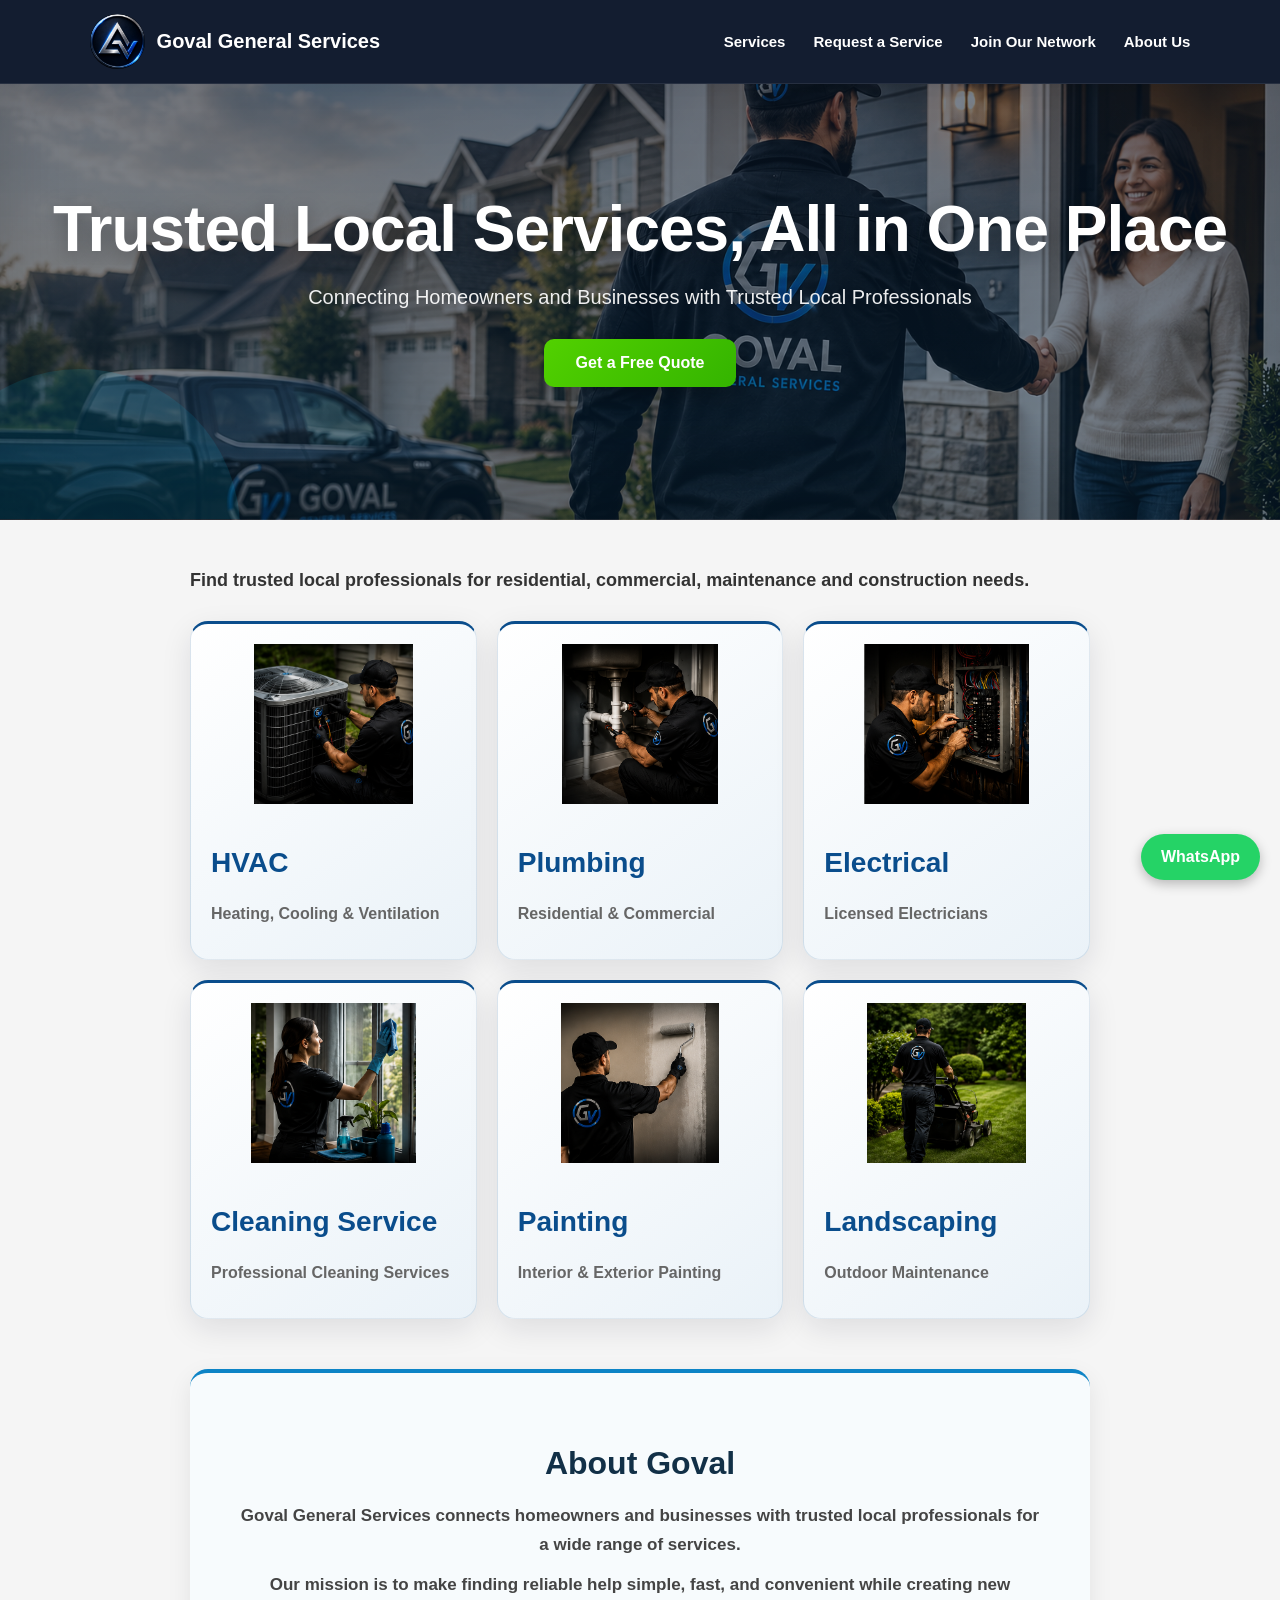
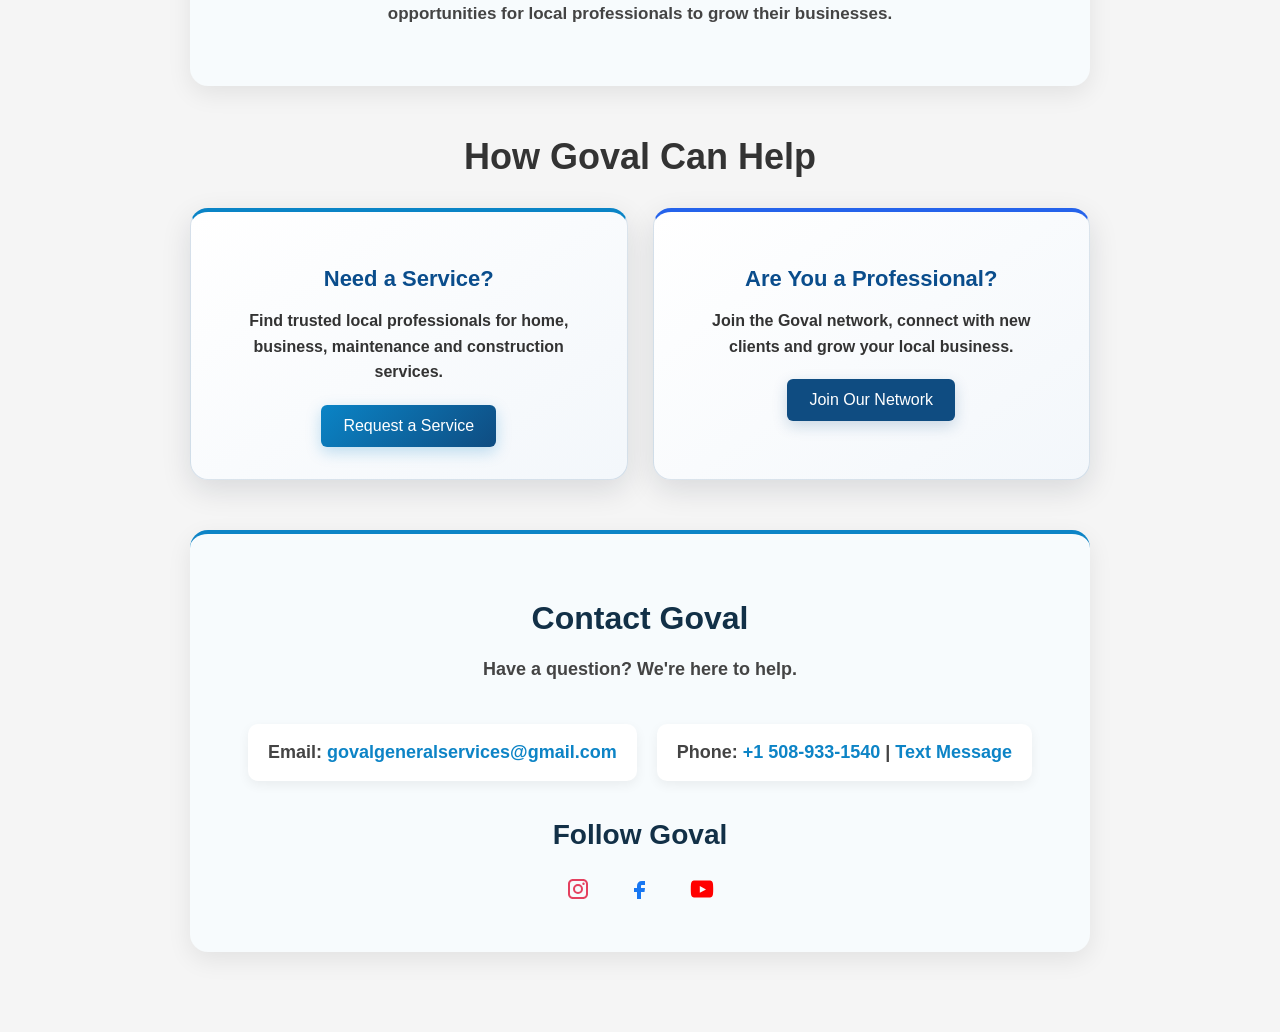
==== index.html @ 0e600ab2 "Fix professional thank you redirect" ====
<!DOCTYPE html>
<html lang="en">
<head>
    <meta charset="UTF-8">
    <meta name="viewport" content="width=device-width, initial-scale=1.0">
    <title>Goval General Services</title>

    <link rel="stylesheet" href="style.css">
</head>

<body>
<header class="site-header">
    <div class="logo">
    <img src="imagens/logo-goval.png" alt="Goval Logo">
    <span>Goval General Services</span>
</div>

    <nav>
        <a href="#services">Services</a>
        <a href="#request-form">Request a Service</a>
        <a href="#join-form">Join Our Network</a>
        <a href="#about">About Us</a>
    </nav>
</header>
<header class="hero">
    <h1>Trusted Local Services, All in One Place</h1>

    <p>Connecting Homeowners and Businesses with Trusted Local Professionals</p>

    <button onclick="document.getElementById('request-form').style.display='block'; document.getElementById('request-form').scrollIntoView({behavior:'smooth'});">Get a Free Quote</button>
</header>

<main>

    <h2 id="services" Our Services</h2>
<p class="services-intro">Find trusted local professionals for residential, commercial, maintenance and construction needs.</p>
    <div class="services">

        <div class="service-card" onclick="selectService('HVAC')">
            <img src="imagens/HVAC.png" alt="HVAC service">
            <h3>HVAC</h3>
            <p>Heating, Cooling & Ventilation</p>
        </div>

        <div class="service-card" onclick="selectService('Plumbing')">
       <img src="imagens/plumbing.png" alt="Plumbing service">  
            <h3>Plumbing</h3>
            <p>Residential & Commercial</p>
        </div>

        <div class="service-card" onclick="selectService('Electrical')">
        <img src="imagens/electrical.png" alt="Electrical service">    
            <h3>Electrical</h3>
            <p>Licensed Electricians</p>
        </div>

        <div class="service-card" onclick="selectService('Cleaning Service')">
         <img src="imagens/cleaning.png" class="cleaning-img" alt="Cleaning Service service"> 
            <h3>Cleaning Service</h3>
            <p>Professional Cleaning Services</p>
        </div>

        <div class="service-card" onclick="selectService('Painting')">
          <img src="imagens/painting.png" class="painting-img" alt="Painting service">  
            <h3>Painting</h3>
            <p>Interior & Exterior Painting</p>
        </div>

        <div class="service-card" onclick="selectService('Landscaping')">
            <img src="imagens/landscaping.png" class="landscaping-img" alt="Landscaping service"> 
            <h3>Landscaping</h3>
            <p>Outdoor Maintenance</p>
        </div>

    </div>
<section id="about" class="about-section">
    <h2>About Goval</h2>

   <p>
    Goval General Services connects homeowners and businesses
    with trusted local professionals for a wide range of services.
</p>

<p>
    Our mission is to make finding reliable help simple, fast,
    and convenient while creating new opportunities for local
    professionals to grow their businesses.
</p>
</section>
    <section class="connection-section">

    <h2>How Goval Can Help</h2>

    <div class="connection-options">

        <div class="connection-card">
            <h3>Need a Service?</h3>
            <p>
                Find trusted local professionals for home,
                business, maintenance and construction services.
            </p>
            <button onclick="document.getElementById('request-form').style.display='block'; document.getElementById('request-form').scrollIntoView({behavior:'smooth'});">Request a Service</button>
        </div>

        <div class="connection-card">
            <h3>Are You a Professional?</h3>
            <p>
                Join the Goval network, connect with new clients
                and grow your local business.
            </p>
            <button onclick="document.getElementById('join-form').style.display='block'; document.getElementById('join-form').scrollIntoView({behavior:'smooth'});">Join Our Network</button>
        </div>

    </div>

</section>

<section id="request-form" class="request-section" style="display: none;">

    <h2>Request a Service</h2>

    <form id="customer-service-form" class="service-form" enctype="multipart/form-data"
    action="https://formsubmit.co/govalgeneralservices@gmail.com" method="POST">   
    <input type="hidden" name="_subject" value="New Service Request - Goval General Services">
    <input type="hidden" name="_captcha" value="false">
    <input type="hidden" name="_next" value="https://govalgeneralservices.com/thank-you.html">
 

        <label for="name">Full Name</label>
        <input type="text" id="name" name="name" required>

        <label for="phone">Phone Number</label>
        <input type="tel" id="phone" name="phone" required>

        <label for="email">Email</label>
        <input type="email" id="email" name="email">
<label for="contact-method">Preferred Contact Method</label>
<select id="contact-method" name="Preferred Contact Method" required>
    <option value="">Select a contact method</option>
    <option>Phone Call</option>
    <option>Text Message</option>
    <option>Email</option>
    <option>WhatsApp</option>
</select>
<label for="urgency">When Do You Need the Service?</label>
<select id="urgency" name="Service Urgency" required>
    <option value="">Select a timeframe</option>
    <option>As Soon as Possible</option>
    <option>Within a Few Days</option>
    <option>Within a Week</option>
    <option>Flexible / Just Getting a Quote</option>
</select>

        <label for="service">Service Needed</label>
        <select id="service" name="service" required>
            <option value="">Select a service</option>
            <option>HVAC</option>
            <option>Plumbing</option>
            <option>Electrical</option>
            <option>Cleaning Service</option>
            <option>Painting</option>
            <option>Landscaping</option>
            <option>Other Services</option>
        </select>

        <label for="location">City or ZIP Code</label>
        <input type="text" id="location" name="location" required>

        <label for="details">Describe the Service</label>
        <textarea id="details" name="details" rows="5" required></textarea>
        <label for="photo">Upload Photo (Optional)</label>
<input type="file"
       id="photo"
       name="attachment"
       accept="image/png, image/jpeg">
        <button type="submit">Submit Request</button>

    </form>

</section>
<section id="join-form" class="request-section" style="display: none;">

    <h2>Join the Goval Network</h2>

    <form id="professional-network-form" class="service-form" 
          action="https://formsubmit.co/govalgeneralservices@gmail.com"
          method="POST">

        <input type="hidden" name="_subject" value="New Professional Application - Goval General Services">
        <input type="hidden" name="_captcha" value="false">
        <input type="hidden" name="_next" value="https://govalgeneralservices.com/thank-you.html">

        <label for="pro-name">Full Name</label>
        <input type="text" id="pro-name" name="Professional Name" required>

        <label for="business-name">Business Name</label>
        <input type="text" id="business-name" name="Business Name">

        <label for="pro-phone">Phone Number</label>
        <input type="tel" id="pro-phone" name="Phone" required>

        <label for="pro-email">Email</label>
        <input type="email" id="pro-email" name="Email" required>

        <label for="trade">Trade / Service</label>
<select id="trade" name="Trade or Service" required>
    <option value="">Select your trade</option>
    <option>HVAC</option>
    <option>Plumbing</option>
    <option>Electrical</option>
    <option>Cleaning Service</option>
    <option>Painting</option>
    <option>Landscaping</option>
    <option>General Construction</option>
    <option>Other Services</option>
</select>
<div id="other-service-field" style="display: none;">
    <label for="other-service">What Service Do You Offer?</label>
    <input type="text" id="other-service" name="Other Service">
</div>
       <label for="license-status">License / Insurance Status</label>
<select id="license-status" name="License / Insurance Status" required>
    <option value="">Select an option</option>
    <option>Licensed & Insured</option>
    <option>Licensed</option>
    <option>Insured</option>
    <option>Neither / Not Required for My Service</option>
</select>
 

        <label for="service-area">City / Service Area</label>
        <input type="text" id="service-area" name="Service Area" required>

        <label for="experience">Tell Us About Your Experience</label>
        <textarea id="experience" name="Experience" rows="5" required></textarea>

        <label class="terms-agreement">
    <input type="checkbox" name="Lead Terms Accepted" value="Yes" required>
    <span>
        I have read and agree to the
        <a href="professional-terms.html" target="_blank">Goval Professional Network Lead Terms</a>.
    </span>
</label>
        <button type="submit">Join Our Network</button>


    </form>

</section>
<section id="contact" class="contact-section">
    <h2>Contact Goval</h2>
    <p>Have a question? We're here to help.</p>

    <div class="contact-info">
        <p><strong>Email:</strong> <a href="mailto:govalgeneralservices@gmail.com">govalgeneralservices@gmail.com</a></p>
        <p><strong>Phone:</strong> <a href="tel:+15089331540">+1 508-933-1540</a> | <a href="sms:+15089331540">Text Message</a></p>
    </div>

    <h3>Follow Goval</h3>

   <div class="social-links">

    <a href="https://www.instagram.com/govalgeneralservices/"
       target="_blank"
       rel="noopener noreferrer"
       aria-label="Instagram">
        <svg viewBox="0 0 24 24" aria-hidden="true">
            <path d="M7 2C4.2 2 2 4.2 2 7v10c0 2.8 2.2 5 5 5h10c2.8 0 5-2.2 5-5V7c0-2.8-2.2-5-5-5H7zm10 2c1.7 0 3 1.3 3 3v10c0 1.7-1.3 3-3 3H7c-1.7 0-3-1.3-3-3V7c0-1.7 1.3-3 3-3h10zm-5 3a5 5 0 100 10 5 5 0 000-10zm0 2a3 3 0 110 6 3 3 0 010-6zm5.5-3.5a1.2 1.2 0 100 2.4 1.2 1.2 0 000-2.4z"/>
        </svg>
    </a>

    <a href="https://www.facebook.com/share/187uWMTLda/"
       target="_blank"
       rel="noopener noreferrer"
       aria-label="Facebook">
        <svg viewBox="0 0 24 24" aria-hidden="true">
            <path d="M14 8h3V4h-3c-3.3 0-5 2-5 5v2H6v4h3v7h4v-7h3.5l.5-4h-4V9c0-.7.3-1 1-1z"/>
        </svg>
    </a>

    <a href="https://www.youtube.com/@govalgeneralservices"
       target="_blank"
       rel="noopener noreferrer"
       aria-label="YouTube">
        <svg viewBox="0 0 24 24" aria-hidden="true">
            <path d="M23 7s-.2-1.7-.9-2.4c-.8-.9-1.8-.9-2.2-1C16.8 3.4 12 3.4 12 3.4s-4.8 0-7.9.2c-.4.1-1.4.1-2.2 1C1.2 5.3 1 7 1 7S.8 9 .8 11v2c0 2 .2 4 .2 4s.2 1.7.9 2.4c.8.9 1.9.9 2.4 1 1.8.2 7.7.2 7.7.2s4.8 0 7.9-.2c.4-.1 1.4-.1 2.2-1 .7-.7.9-2.4.9-2.4s.2-2 .2-4v-2c0-2-.2-4-.2-4zM9.8 15.8V8.9l6.2 3.5-6.2 3.4z"/>
        </svg>
    </a>

</div>
</section>
</main>
<script>
    const tradeSelect = document.getElementById('trade');
    const otherServiceField = document.getElementById('other-service-field');
    const otherServiceInput = document.getElementById('other-service');

    tradeSelect.addEventListener('change', function () {
        if (this.value === 'Other Services') {
            otherServiceField.style.display = 'block';
            otherServiceInput.required = true;
        } else {
            otherServiceField.style.display = 'none';
            otherServiceInput.required = false;
            otherServiceInput.value = '';
        }
    });
    const requestLink = document.querySelector('a[href="#request-form"]');
const joinLink = document.querySelector('a[href="#join-form"]');

requestLink.addEventListener('click', function () {
    const requestForm = document.getElementById('request-form');
    requestForm.style.display = 'block';
});

joinLink.addEventListener('click', function () {
    const joinForm = document.getElementById('join-form');
    joinForm.style.display = 'block';
});
const servicesLink = document.querySelector('a[href="#services"]');

servicesLink.addEventListener('click', function (event) {
    event.preventDefault();

    document.getElementById('services').scrollIntoView({
        behavior: 'smooth',
        block: 'start'
    });
});

function selectService(service) {
    const serviceSelect = document.getElementById('service');
    if (serviceSelect) {
        serviceSelect.value = service;
    }

    const requestSection = document.getElementById('request-form');
    if (requestSection) {
        requestSection.style.display = 'block';
        requestSection.scrollIntoView({ behavior: 'smooth' });
    }
}
</script>
<a href="https://wa.me/15089331540" class="whatsapp-float" target="_blank" aria-label="Contact us on WhatsApp">
    WhatsApp
</a>

<script>
const customerForm = document.getElementById("customer-service-form");

customerForm.addEventListener("submit", function (event) {
    if (customerForm.dataset.submitting === "true") return;
customerForm.dataset.submitting = "true";
    event.preventDefault();

    const formData = new FormData(customerForm);

    fetch("https://script.google.com/macros/s/AKfycbxAjuDHh-4qnUDpXHzWc9I3w-f2Q9ebEL6rnxEFf4jfdBBwlZ_pP95g8OxqTG_aEQIXkA/exec", {
        method: "POST",
        body: formData,
        mode: "no-cors"
    })
    .finally(() => {
        customerForm.submit();
    });
});
</script>

<script>
const professionalForm = document.getElementById("professional-network-form");

professionalForm.addEventListener("submit", function (event) {
    if (professionalForm.dataset.submitting === "true") return;
    professionalForm.dataset.submitting = "true";

    event.preventDefault();

    const professionalData = new FormData(professionalForm);

    fetch("https://script.google.com/macros/s/AKfycbxAjuDHh-4qnUDpXHzWc9I3w-f2Q9ebEL6rnxEFf4jfdBBwlZ_pP95g8OxqTG_aEQIXkA/exec", {
        method: "POST",
        body: professionalData,
        mode: "no-cors"
    })
    .finally(() => {
        professionalForm.submit();
    });
});
</script>

</body>
</html>
---- style.css ----
body{
    font-family: "Segoe UI", Arial, sans-serif;
    margin:0;
    padding:0;
    background:#f5f5f5;
    color:#333;
}

header{
    background:#0a4d8c;
    color:white;
    text-align:center;
    padding:40px;
}

h1{
    margin:0;
}

p{
    font-size:18px;
}

main{
    max-width:900px;
    margin:auto;
    padding:30px;
}

ul{
    list-style:none;
    padding:0;
}

li{
    background:white;
    margin:10px 0;
    padding:15px;
    border-radius:8px;
    box-shadow:0 2px 5px rgba(0,0,0,.1);
}

button{
    background:#28a745;
    color:white;
    border:none;
    padding:15px 30px;
    border-radius:8px;
    font-size:18px;
    cursor:pointer;
}

button:hover{
    background:#218838;
}
.services{
    display:grid;
    grid-template-columns:repeat(3,1fr);
    gap:20px;
    margin-top:30px;
}

.service-card {
    background: linear-gradient(145deg, #ffffff, #eaf2f8);
    padding: 20px;
    border-radius: 18px;
    border: 1px solid rgba(15, 76, 129, 0.12);
    border-top: 3px solid #0a4d8c;
    box-shadow: 0 10px 30px rgba(15, 23, 42, 0.10);
    min-height: 220px;
    display: flex;
    flex-direction: column;
    justify-content: space-between;
    position: relative;
    overflow: hidden;
    transition: 0.3s;
    cursor: pointer;
}


.service-card:hover {
    transform: translateY(-8px);
    box-shadow: 0 12px 25px rgba(0, 0, 0, 0.20);
}
.service-card img {
    width: 100%;
    height: 160px;
    object-fit: contain;
    display: block;
    margin-bottom: 15px;
}


.service-card:hover{
    transform:translateY(-8px);
}

.service-card h3{
    color:#0a4d8c;
    margin-bottom:10px;
}

.service-card p{
    color:#666;
    font-size:16px;
}
.connection-section {
    margin-top: 50px;
    text-align: center;

    .connection-section > h2 {
    font-size: 28px;
}
}

.connection-options {
    display: grid;
    grid-template-columns: repeat(2, 1fr);
    gap: 25px;
    margin-top: 25px;
}

.connection-card {
    background: linear-gradient(145deg, #ffffff, #f3f7fb);
    padding: 32px;
    border-radius: 18px;
    border: 1px solid rgba(15, 76, 129, 0.15);
    box-shadow: 0 10px 30px rgba(15, 23, 42, 0.12);
    transition: 0.3s;
}
.connection-card:hover {
    transform: translateY(-8px);
    box-shadow: 0 16px 35px rgba(15, 23, 42, 0.20);
}


.connection-card h3 {
    color: #0a4d8c;
    margin-bottom: 15px;
font-size: 22px;
}

.connection-card p {
    line-height: 1.6;
    margin-bottom: 20px;
    font-size: 16px;
}

.connection-card button {
    background: #0a4d8c;
    color: white;
    border: none;
    padding: 12px 22px;
    border-radius: 6px;
    font-size: 16px;
    cursor: pointer;
}

.connection-card button:hover {
    background: #218838;
}

.connection-card:first-child button {
    background: linear-gradient(135deg, #0a84c6, #0f4c81);
    box-shadow: 0 5px 15px rgba(10, 132, 198, 0.25);
}

.connection-card:last-child button {
    background: #0f4c81;
    box-shadow: 0 5px 15px rgba(15, 76, 129, 0.20);
}

@media (max-width: 700px) {
    .connection-options {
        grid-template-columns: 1fr;
    }
}

.button-link {
    display: inline-block;
    background: #0a4d8c;
    color: white;
    text-decoration: none;
    padding: 12px 22px;
    border-radius: 6px;
    font-size: 16px;
}

.button-link:hover {
    background: #218838;
}

.request-section {
    margin-top: 50px;
    padding: 40px;
    background: linear-gradient(145deg, #ffffff, #f3f7fb);
    border-radius: 18px;
    border-top: 4px solid #0a4d8c;
    border-left: 1px solid rgba(15, 76, 129, 0.12);
    border-right: 1px solid rgba(15, 76, 129, 0.12);
    border-bottom: 1px solid rgba(15, 76, 129, 0.12);
    box-shadow: 0 12px 35px rgba(15, 23, 42, 0.12);
}

.request-section h2 {
    text-align: center;
    margin-bottom: 25px;
}

.service-form {
    display: flex;
    flex-direction: column;
    max-width: 650px;
    margin: 0 auto;
}

.service-form label {
    margin-top: 15px;
    margin-bottom: 6px;
    font-weight: bold;
}

.service-form input,
.service-form select,
.service-form textarea {
    padding: 12px;
    border: 1px solid #cccccc;
    border-radius: 6px;
    font-size: 16px;
}

.service-form input:focus,
.service-form select:focus,
.service-form textarea:focus {
    outline: none;
    border-color: #0a4d8c;
    box-shadow: 0 0 0 3px rgba(10, 77, 140, 0.15);
    transition: 0.3s;
}

.service-form button {
    margin-top: 25px;
    background: linear-gradient(135deg, #0a84c6, #0f4c81);
    color: white;
    border: none;
    padding: 14px;
    border-radius: 10px;
    font-size: 17px;
    font-weight: 700;
    cursor: pointer;
    box-shadow: 0 6px 18px rgba(10, 77, 140, 0.25);
    transition: 0.3s;
}

.service-form button:hover {
    transform: translateY(-3px);
    box-shadow: 0 10px 25px rgba(10, 77, 140, 0.35);
}

/* ===== TOP NAVIGATION ===== */

.site-header {
    background: #0a4d8c;
    color: white;
    display: flex;
    justify-content: space-between;
    align-items: center;
    padding: 18px 8%;
}

.site-header .logo {
    font-size: 22px;
    font-weight: bold;
}

.site-header nav {
    display: flex;
    gap: 25px;
}

.site-header nav a {
    color: white;
    text-decoration: none;
    font-weight: 600;
}

.site-header nav a:hover {
    text-decoration: underline;
}

/* ===== MOBILE RESPONSIVE ===== */

@media (max-width: 768px) {

    .site-header {
        flex-direction: column;
        gap: 15px;
        padding: 15px 20px;
        text-align: center;
    }

    .site-header nav {
    display: grid !important;
    grid-template-columns: 1fr 1fr !important;
    gap: 8px 12px;
    width: 100%;
    
 }

   .site-header nav a {
    display: block;
    padding: 6px 4px;
    text-align: center;
    font-size: 14px;
}
    

    .site-header .logo {
        font-size: 20px;
    }

    .services {
    grid-template-columns: 1fr;
}

.service-card {
    width: 100%;
    height: auto;
    min-height: auto;
    padding: 8px 14px;
    box-sizing: border-box;
}
.service-card img {
    width: 130px;
    height: 130px;
    object-fit: contain;
    margin: 0 auto 6px;
}


}


.hero {
    background:
    linear-gradient(rgba(10, 25, 45, 0.55), rgba(10, 45, 75, 0.48)),
    url("imagens/hero-goval.png") center 35%/cover no-repeat;
    color: white;
    text-align: center;
    padding: clamp(80px, 10vw, 120px) 20px;
    position: relative;
    overflow: hidden;
}

.hero::before {
    content: "";
    position: absolute;
    width: 520px;
    height: 520px;
    
    border-radius: 50%;
    top: -220px;
    right: -140px;
}

.hero::after {
    content: "";
    position: absolute;
    width: 320px;
    height: 320px;
    background: rgba(0, 200, 255, 0.10);
    border-radius: 50%;
    bottom: -170px;
    left: -80px;
}

.hero h1 {
    font-size: clamp(2.4rem, 5vw, 4rem);
    margin-bottom: 18px;
    position: relative;
    z-index: 1;
}

.hero p {
    font-size: clamp(1rem, 2vw, 1.25rem);
    margin-bottom: 30px;
    position: relative;
    z-index: 1;
}

.hero button {
    background: linear-gradient(135deg, #52d100, #34b400);
    color: white;
    border: none;
    padding: 15px 32px;
    font-size: 1rem;
    font-weight: 700;
    border-radius: 10px;
    cursor: pointer;
    box-shadow: 0 8px 24px rgba(0, 0, 0, 0.25);
    position: relative;
    z-index: 1;
    transition: transform 0.25s ease, box-shadow 0.25s ease;
}

.hero h1,
.hero p,
.hero button {
    transform: translateY(-12px);
}

.hero button:hover {
    transform: translateY(-15px);
    box-shadow: 0 12px 30px rgba(0, 0, 0, 0.35);
}



.logo {
    display: flex;
    align-items: center;
    gap: 12px;
}

.logo img {
    width: 55px;
    height: 55px;
    object-fit: contain;
    border-radius: 50%;
}

.logo span {
    font-size: 20px;
    font-weight: 700;
    color: white;
}

.site-header {
    display: flex;
    align-items: center;
    justify-content: space-between;
    padding: 14px 7%;
    background: rgba(10, 20, 40, 0.96);
    border-bottom: 1px solid rgba(255, 255, 255, 0.08);
    box-shadow: 0 4px 18px rgba(0, 0, 0, 0.18);
}

.site-header nav {
    display: flex;
    gap: 28px;
}

.site-header nav a {
    color: white;
    text-decoration: none;
    font-weight: 600;
    font-size: 15px;
    transition: opacity 0.2s ease, transform 0.2s ease;
}

.site-header nav a:hover {
    opacity: 0.75;
    transform: translateY(-1px);
}

.hero {
    border-bottom: 1px solid rgba(255, 255, 255, 0.10);
    box-shadow: inset 0 -40px 80px rgba(0, 0, 0, 0.18);
}

.hero h1 {
    text-shadow: 0 4px 20px rgba(0, 0, 0, 0.35);
    letter-spacing: -1px;
}

.hero p {
    opacity: 0.92;
}

.connection-card:first-child {
    border-top: 4px solid #0a84c6;
}

.connection-card:last-child {
    border-top: 4px solid #2563eb;
}

#other-service-field {
    width: 100%;
}

#other-service-field label {
    display: block;
    width: 100%;
}

#other-service {
    width: 100%;
    box-sizing: border-box;
}

/* THANK YOU PAGE */

.thank-you-section {
    min-height: 100vh;
    display: flex;
    justify-content: center;
    align-items: center;
    padding: 30px;
    background: linear-gradient(135deg, #07111f, #0d2742);
}

.thank-you-card {
    width: 100%;
    max-width: 650px;
    padding: 50px 35px;
    text-align: center;
    background: white;
    border-radius: 20px;
    box-shadow: 0 20px 60px rgba(0, 0, 0, 0.35);
}

.thank-you-logo {
    width: 150px;
    max-width: 60%;
    margin-bottom: 25px;
}

.thank-you-card h1 {
    font-size: 42px;
    margin-bottom: 15px;
    color: #0d2742;
}

.thank-you-card p {
    font-size: 18px;
    line-height: 1.6;
    color: #555;
}

.thank-you-button {
    display: inline-block;
    margin-top: 25px;
    padding: 14px 30px;
    background: #0d84c6;
    color: white;
    text-decoration: none;
    font-weight: bold;
    border-radius: 8px;
    transition: 0.3s;
}

.thank-you-button:hover {
    transform: translateY(-2px);
}


/* About Goval */

.about-section {
    max-width: 1100px;
    margin: 50px auto;
    padding: 45px 50px;
    background: #f7fbfd;
    border-radius: 18px;
    border-top: 4px solid #0d84c6;
    box-shadow: 0 8px 25px rgba(0, 0, 0, 0.08);
}

.about-section h2 {
    text-align: center;
    font-size: 32px;
    margin-bottom: 20px;
    color: #123047;
}

.about-section p {
    max-width: 850px;
    margin: 12px auto;
    text-align: center;
    line-height: 1.7;
    font-size: 17px;
    color: #444;
}

/* Contact Goval */

.contact-section {
    max-width: 1100px;
    margin: 50px auto;
    padding: 40px 45px;
    background: #f7fbfd;
    border-radius: 18px;
    border-top: 4px solid #0d84c6;
    box-shadow: 0 8px 25px rgba(0, 0, 0, 0.08);
    text-align: center;
}

.contact-section h2 {
    font-size: 32px;
    margin-bottom: 12px;
    color: #123047;
}

.contact-section h3 {
    margin-top: 20px;
    margin-bottom: 14px;
    color: #123047;
}

.contact-section p {
    line-height: 1.6;
    color: #444;
}

.contact-info {
    display: flex;
    justify-content: center;
    gap: 20px;
    flex-wrap: wrap;
    margin-top: 22px;
}

.contact-info p {
    background: white;
    min-width: 280px;
    padding: 14px 20px;
    border-radius: 10px;
    box-shadow: 0 4px 12px rgba(0, 0, 0, 0.06);
}

.contact-section a {
    color: #0d84c6;
    text-decoration: none;
    font-weight: 600;
}

.contact-section a:hover {
    text-decoration: underline;
}

.social-links {
    display: flex;
    justify-content: center;
    gap: 16px;
    flex-wrap: wrap;
    margin-top: 15px;
}

.social-links a {
    width: 46px;
    height: 46px;
    display: flex;
    align-items: center;
    justify-content: center;
    background: transparent;
    color: white;
    border-radius: 50%;
    text-decoration: none;
    transition: transform 0.2s ease;
}

.social-links a[aria-label="Instagram"] {
    color: #E4405F;
}

.social-links a[aria-label="Facebook"] {
    color: #1877F2;
}

.social-links a[aria-label="YouTube"] {
    color: #FF0000;
}

.social-links a:hover {
    transform: scale(1.08);
}

.social-links svg {
    width: 24px;
    height: 24px;
    fill: currentColor;
}


/* Highlight selected service */
#service:valid {
    border: 2px solid #2f80ed;
    background-color: #eef6ff;
    font-weight: 600;
}

/* Make service cards feel clickable */
.service-card {
    cursor: pointer;
}

.whatsapp-float {
    position: fixed;
    bottom: 20px;
    right: 20px;
    background-color: #25D366;
    color: white;
    padding: 14px 20px;
    border-radius: 50px;
    text-decoration: none;
    font-weight: bold;
    z-index: 9999;
    box-shadow: 0 4px 12px rgba(0, 0, 0, 0.25);
}

@media (max-width: 768px) {
    .whatsapp-float {
        padding: 10px 14px;
        font-size: 14px;
        bottom: 15px;
        right: 12px;
    }
}
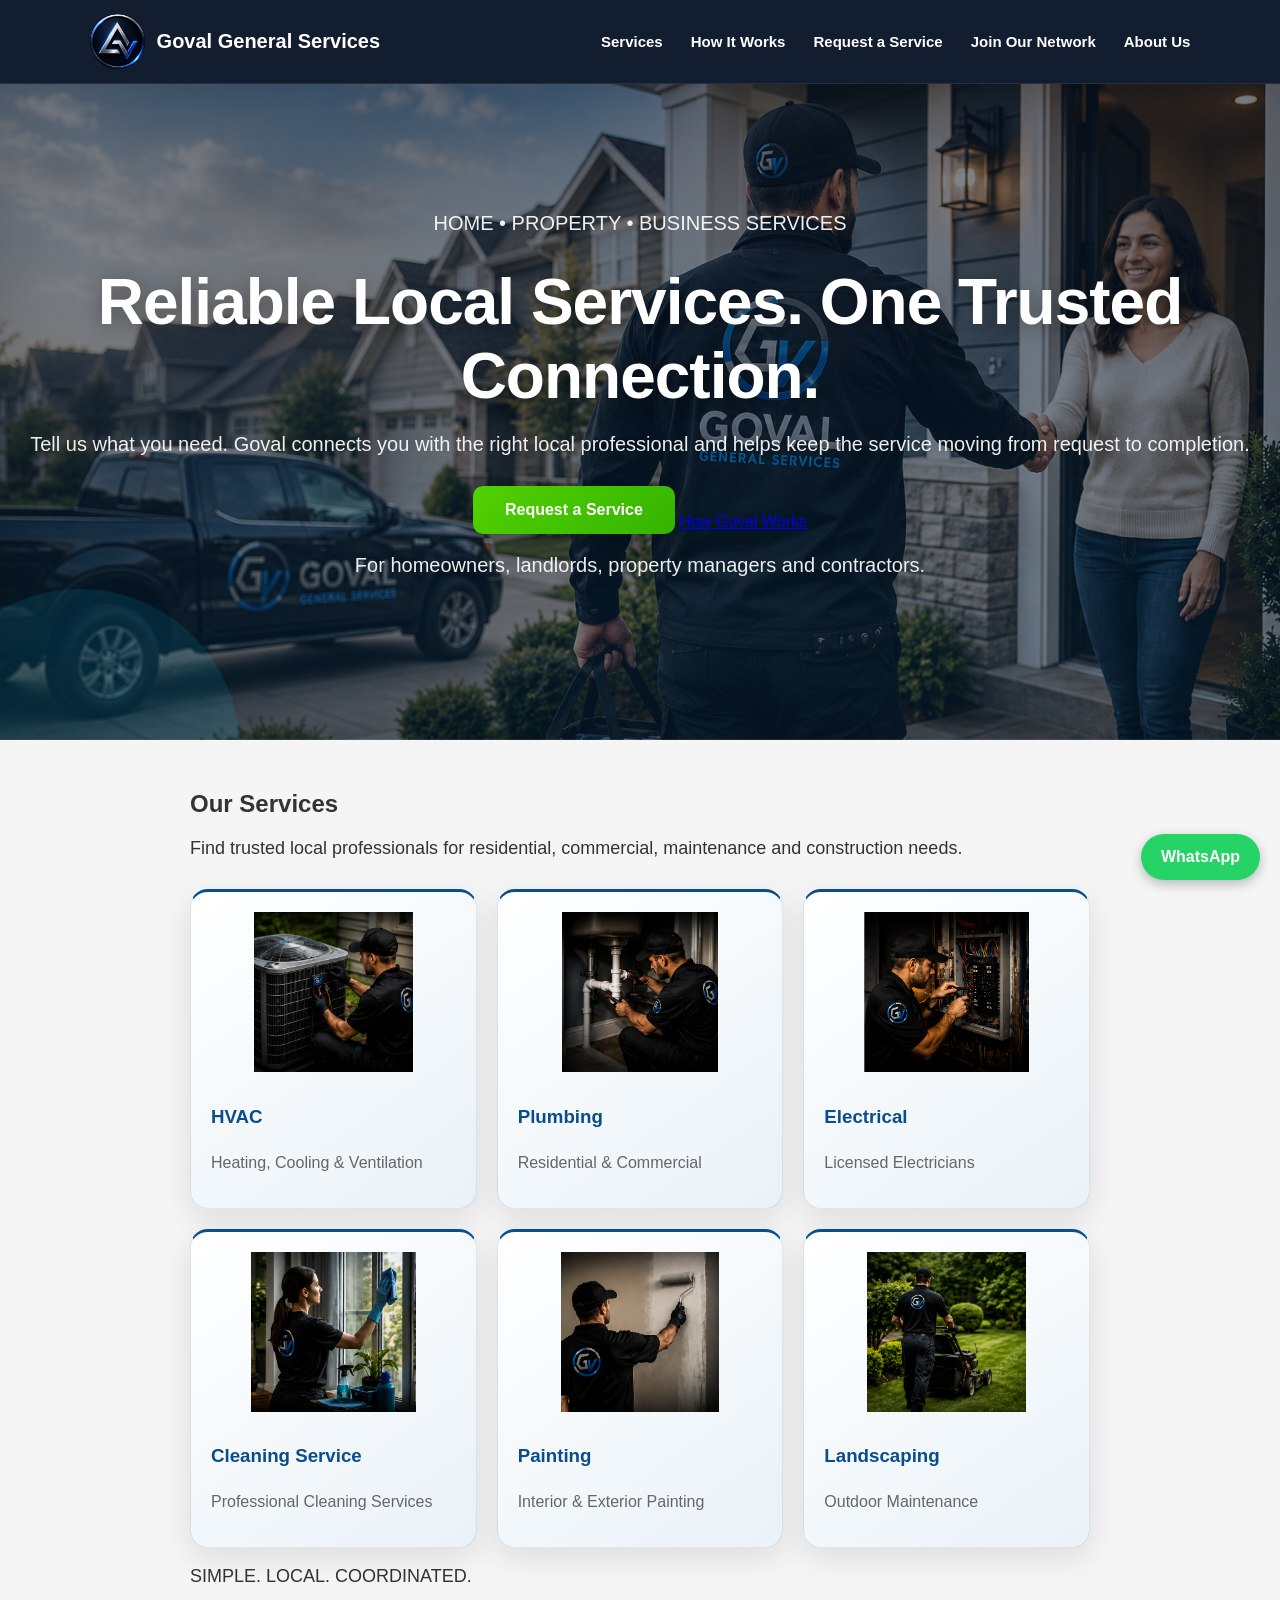
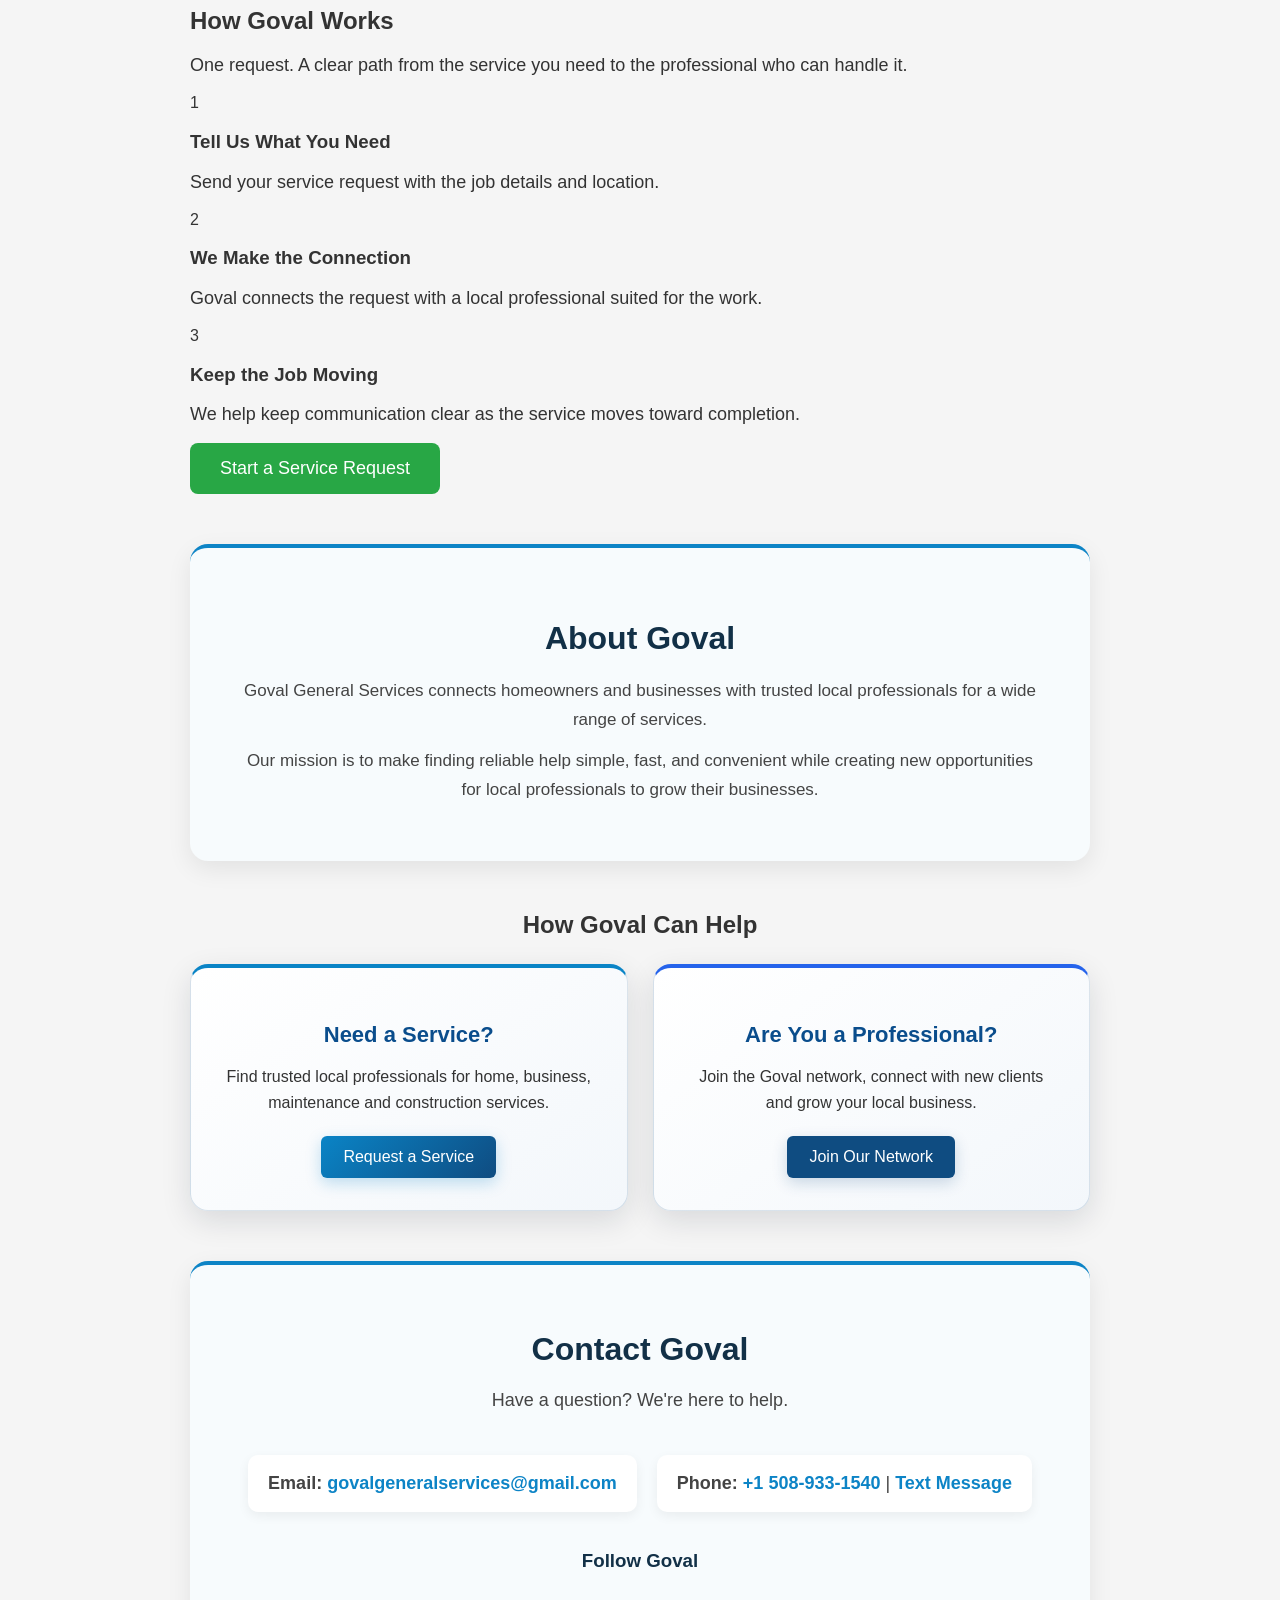
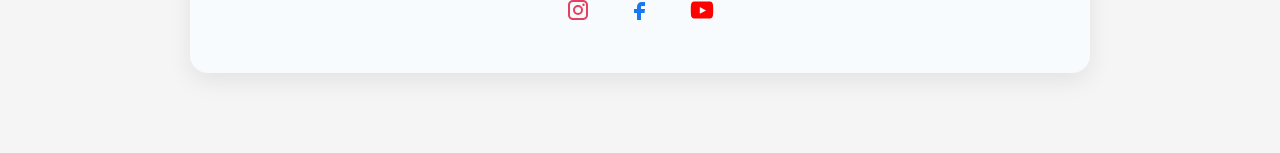
==== commit f7cd550b: "Improve homepage clarity and customer journey" ====
--- a/index.html
+++ b/index.html
@@ -3,8 +3,8 @@
 <head>
     <meta charset="UTF-8">
     <meta name="viewport" content="width=device-width, initial-scale=1.0">
-    <title>Goval General Services</title>
-
+    <title>Goval General Services | HVAC, Plumbing, Electrical & Property Services</title>
+    <meta name="description" content="Goval General Services connects homeowners, landlords, property managers and contractors with trusted professionals for HVAC, plumbing, electrical, painting, cleaning and property services.">
     <link rel="stylesheet" href="style.css">
 </head>
 
@@ -16,23 +16,29 @@
 </div>
 
     <nav>
-        <a href="#services">Services</a>
-        <a href="#request-form">Request a Service</a>
-        <a href="#join-form">Join Our Network</a>
+        <a href="#services">Services</a>
+        <a href="#how-it-works">How It Works</a>
+        <a href="#request-form">Request a Service</a>
+        <a href="#join-form">Join Our Network</a>
         <a href="#about">About Us</a>
     </nav>
 </header>
 <header class="hero">
-    <h1>Trusted Local Services, All in One Place</h1>
-
-    <p>Connecting Homeowners and Businesses with Trusted Local Professionals</p>
-
-    <button onclick="document.getElementById('request-form').style.display='block'; document.getElementById('request-form').scrollIntoView({behavior:'smooth'});">Get a Free Quote</button>
+    <p class="hero-eyebrow">HOME • PROPERTY • BUSINESS SERVICES</p>
+    <h1>Reliable Local Services. One Trusted Connection.</h1>
+
+    <p class="hero-subtitle">Tell us what you need. Goval connects you with the right local professional and helps keep the service moving from request to completion.</p>
+
+    <div class="hero-actions">
+        <button onclick="document.getElementById('request-form').style.display='block'; document.getElementById('request-form').scrollIntoView({behavior:'smooth'});">Request a Service</button>
+        <a class="hero-secondary" href="#how-it-works">How Goval Works</a>
+    </div>
+    <p class="hero-audience">For homeowners, landlords, property managers and contractors.</p>
 </header>
 
 <main>
 
-    <h2 id="services" Our Services</h2>
+    <h2 id="services">Our Services</h2>
 <p class="services-intro">Find trusted local professionals for residential, commercial, maintenance and construction needs.</p>
     <div class="services">
 
@@ -73,6 +79,34 @@
         </div>
 
     </div>
+<section id="how-it-works" class="how-it-works-section">
+    <p class="section-kicker">SIMPLE. LOCAL. COORDINATED.</p>
+    <h2>How Goval Works</h2>
+    <p class="how-intro">One request. A clear path from the service you need to the professional who can handle it.</p>
+
+    <div class="how-steps">
+        <div class="how-step">
+            <span>1</span>
+            <h3>Tell Us What You Need</h3>
+            <p>Send your service request with the job details and location.</p>
+        </div>
+
+        <div class="how-step">
+            <span>2</span>
+            <h3>We Make the Connection</h3>
+            <p>Goval connects the request with a local professional suited for the work.</p>
+        </div>
+
+        <div class="how-step">
+            <span>3</span>
+            <h3>Keep the Job Moving</h3>
+            <p>We help keep communication clear as the service moves toward completion.</p>
+        </div>
+    </div>
+
+    <button onclick="document.getElementById('request-form').style.display='block'; document.getElementById('request-form').scrollIntoView({behavior:'smooth'});">Start a Service Request</button>
+</section>
+
 <section id="about" class="about-section">
     <h2>About Goval</h2>
 
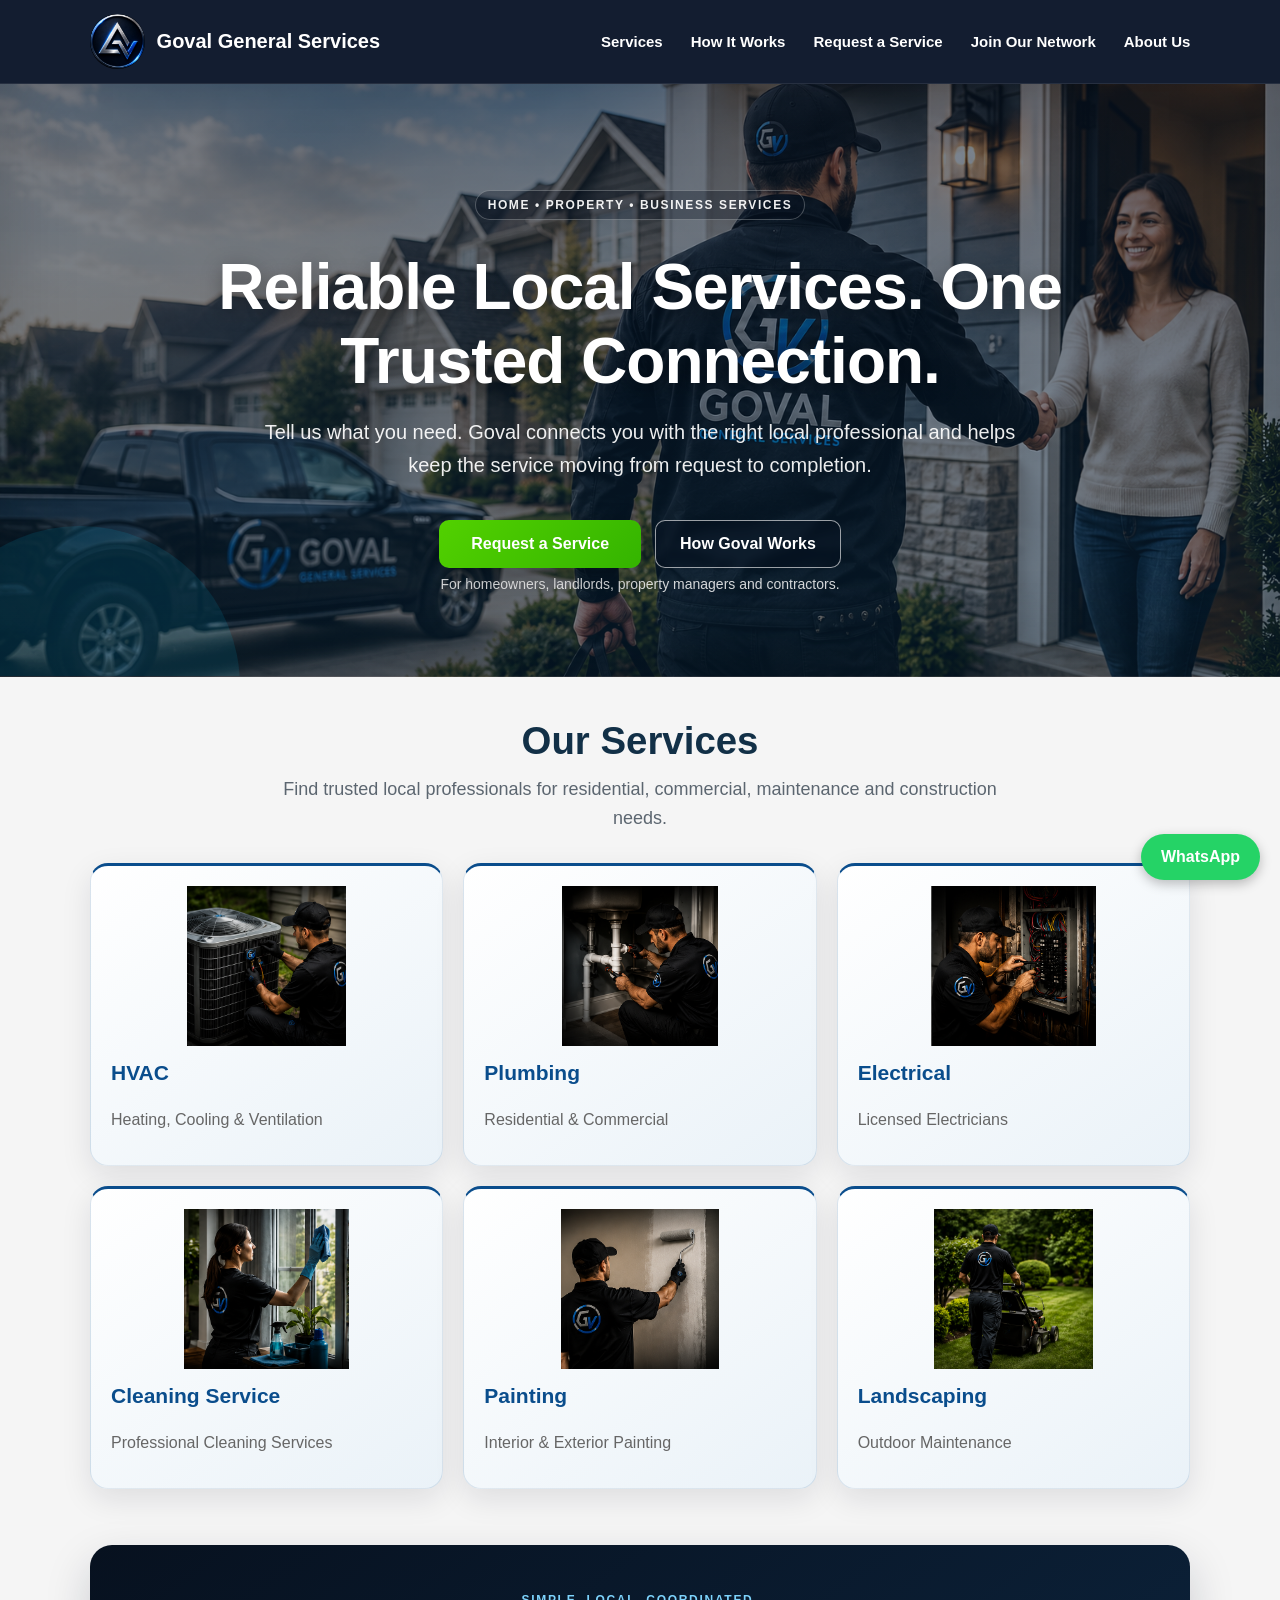
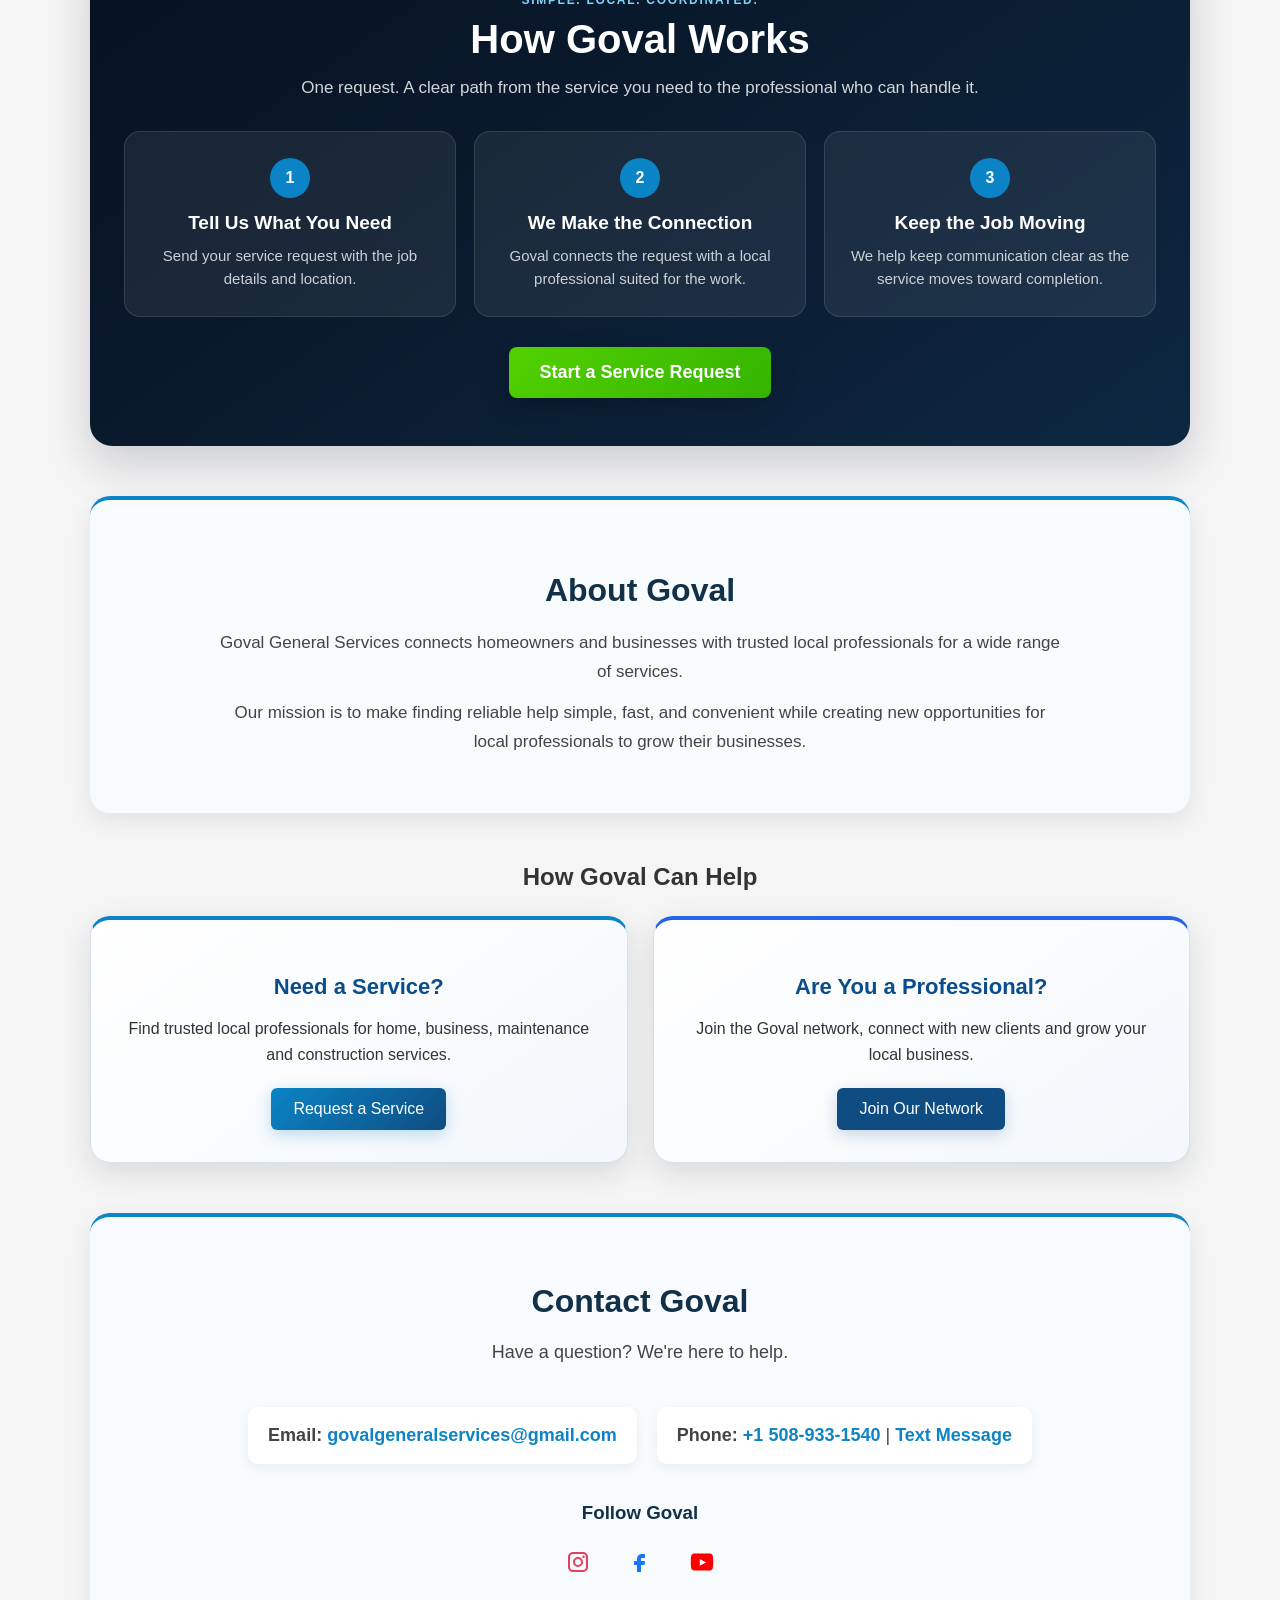
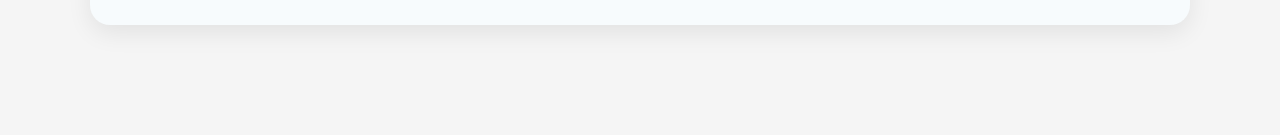
==== commit e78f95df: "Fix form handoff compatibility with older Safari" ====
--- a/index.html
+++ b/index.html
@@ -394,8 +394,10 @@
         body: formData,
         mode: "no-cors"
     })
-    .finally(() => {
-        customerForm.submit();
+    .then(function () {
+        HTMLFormElement.prototype.submit.call(customerForm);
+    }, function () {
+        HTMLFormElement.prototype.submit.call(customerForm);
     });
 });
 </script>
@@ -416,8 +418,10 @@
         body: professionalData,
         mode: "no-cors"
     })
-    .finally(() => {
-        professionalForm.submit();
+    .then(function () {
+        HTMLFormElement.prototype.submit.call(professionalForm);
+    }, function () {
+        HTMLFormElement.prototype.submit.call(professionalForm);
     });
 });
 </script>
--- a/style.css
+++ b/style.css
@@ -716,4 +716,225 @@
         bottom: 15px;
         right: 12px;
     }
-}+}
+
+/* ===== HOMEPAGE CLARITY REFRESH — Sep 30, 2026 ===== */
+
+html {
+    scroll-behavior: smooth;
+}
+
+main {
+    max-width: 1100px;
+    padding: 42px 24px 60px;
+}
+
+#services {
+    text-align: center;
+    color: #123047;
+    font-size: clamp(1.9rem, 4vw, 2.4rem);
+    margin: 0;
+}
+
+.services-intro {
+    max-width: 720px;
+    margin: 12px auto 0;
+    text-align: center;
+    color: #5c6670;
+    line-height: 1.6;
+}
+
+.hero {
+    padding: clamp(76px, 10vw, 118px) 20px 72px;
+}
+
+.hero-eyebrow {
+    display: inline-block;
+    margin: 0 0 14px;
+    padding: 7px 12px;
+    border: 1px solid rgba(255,255,255,.28);
+    border-radius: 999px;
+    background: rgba(7,17,31,.35);
+    font-size: 12px !important;
+    font-weight: 800;
+    letter-spacing: 1.6px;
+}
+
+.hero h1 {
+    max-width: 900px;
+    margin: 0 auto 18px;
+}
+
+.hero-subtitle {
+    max-width: 760px;
+    margin: 0 auto 26px !important;
+    line-height: 1.65;
+}
+
+.hero-actions {
+    position: relative;
+    z-index: 2;
+    display: flex;
+    justify-content: center;
+    align-items: center;
+    gap: 14px;
+    flex-wrap: wrap;
+}
+
+.hero-actions button {
+    transform: none;
+}
+
+.hero-secondary {
+    display: inline-block;
+    padding: 14px 24px;
+    color: #ffffff;
+    border: 1px solid rgba(255,255,255,.6);
+    border-radius: 10px;
+    text-decoration: none;
+    font-weight: 700;
+    background: rgba(7,17,31,.34);
+    backdrop-filter: blur(4px);
+    transition: transform .2s ease, background .2s ease;
+}
+
+.hero-secondary:hover {
+    transform: translateY(-2px);
+    background: rgba(7,17,31,.55);
+}
+
+.hero-audience {
+    margin: 20px auto 0 !important;
+    font-size: 14px !important;
+    opacity: .82 !important;
+}
+
+.how-it-works-section {
+    margin: 56px auto 0;
+    padding: 48px 34px;
+    text-align: center;
+    background: linear-gradient(145deg, #07111f, #0d2742);
+    color: #ffffff;
+    border-radius: 22px;
+    box-shadow: 0 18px 45px rgba(15,23,42,.18);
+}
+
+.section-kicker {
+    margin: 0 0 10px;
+    font-size: 12px;
+    font-weight: 800;
+    letter-spacing: 1.7px;
+    color: #7dd3fc;
+}
+
+.how-it-works-section h2 {
+    margin: 0 0 12px;
+    font-size: clamp(1.9rem, 4vw, 2.5rem);
+}
+
+.how-intro {
+    max-width: 700px;
+    margin: 0 auto 30px;
+    font-size: 17px;
+    line-height: 1.6;
+    color: rgba(255,255,255,.82);
+}
+
+.how-steps {
+    display: grid;
+    grid-template-columns: repeat(3, 1fr);
+    gap: 18px;
+    margin: 0 0 30px;
+}
+
+.how-step {
+    padding: 26px 20px;
+    background: rgba(255,255,255,.07);
+    border: 1px solid rgba(255,255,255,.12);
+    border-radius: 16px;
+}
+
+.how-step span {
+    width: 40px;
+    height: 40px;
+    margin: 0 auto 14px;
+    display: grid;
+    place-items: center;
+    border-radius: 50%;
+    background: #0a84c6;
+    font-weight: 800;
+}
+
+.how-step h3 {
+    margin: 0 0 10px;
+    font-size: 19px;
+}
+
+.how-step p {
+    margin: 0;
+    font-size: 15px;
+    line-height: 1.55;
+    color: rgba(255,255,255,.78);
+}
+
+.how-it-works-section > button {
+    background: linear-gradient(135deg, #52d100, #34b400);
+    box-shadow: 0 8px 24px rgba(0,0,0,.22);
+    font-weight: 800;
+}
+
+.service-card h3 {
+    font-size: 21px;
+    margin-top: 0;
+}
+
+.about-section,
+.contact-section,
+.connection-card,
+.request-section {
+    border-radius: 20px;
+}
+
+@media (max-width: 900px) {
+    .site-header nav {
+        gap: 16px;
+    }
+
+    .how-steps {
+        grid-template-columns: 1fr;
+    }
+}
+
+@media (max-width: 768px) {
+    main {
+        padding: 30px 16px 50px;
+    }
+
+    .hero {
+        padding: 64px 18px 54px;
+    }
+
+    .hero h1 {
+        font-size: clamp(2rem, 10vw, 3rem);
+    }
+
+    .hero-subtitle {
+        font-size: 16px !important;
+    }
+
+    .hero-actions {
+        flex-direction: column;
+        width: 100%;
+    }
+
+    .hero-actions button,
+    .hero-secondary {
+        width: min(100%, 320px);
+        box-sizing: border-box;
+    }
+
+    .how-it-works-section {
+        padding: 38px 18px;
+        border-radius: 18px;
+    }
+}
